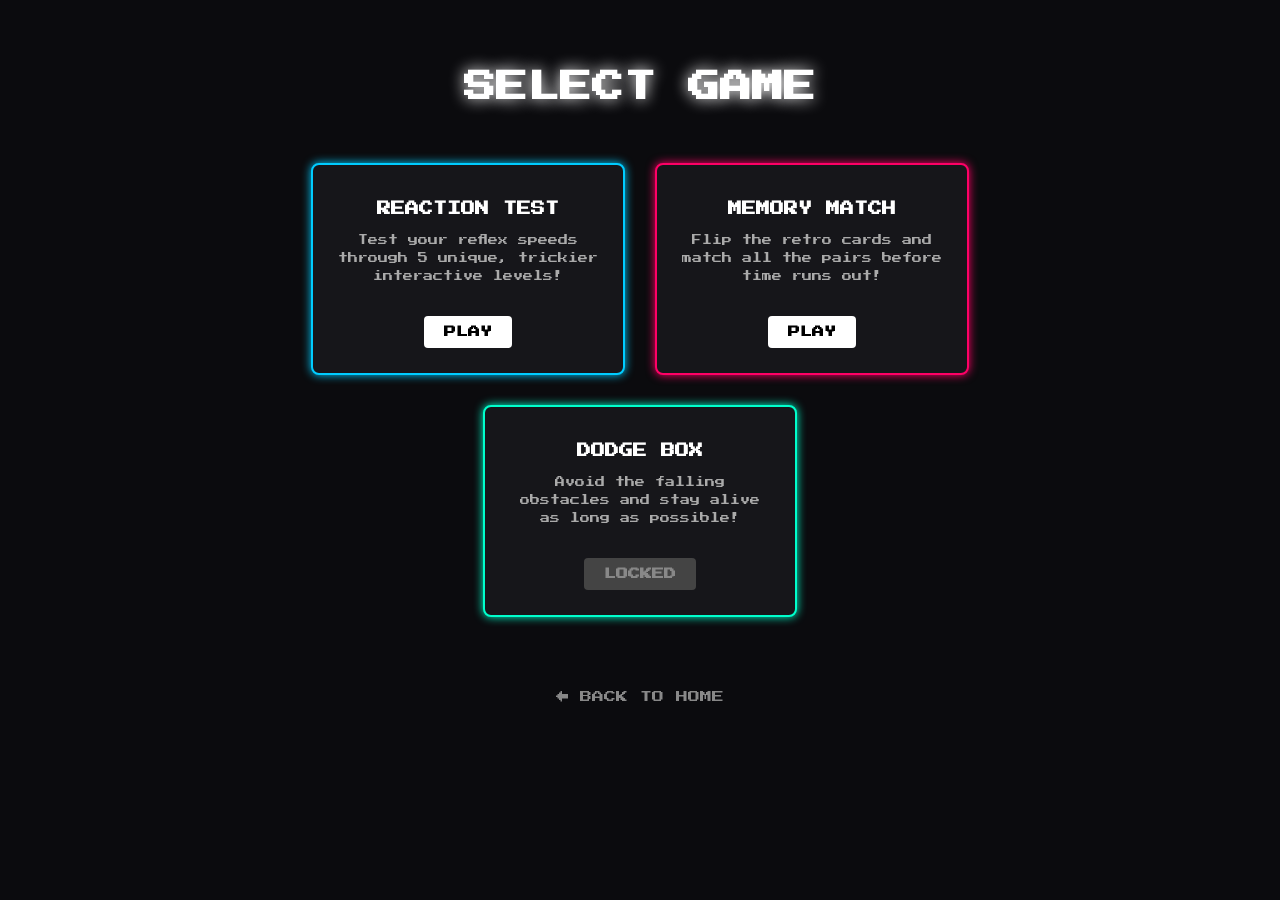
==== games.html @ 9579ab1e "Add files via upload" ====
<!DOCTYPE html>
<html lang="en">
<head>
    <meta charset="UTF-8">
    <meta name="viewport" content="width=device-width, initial-scale=1.0">
    <title>Arcade Menu - Boredom Depressant</title>
    <!-- Simple Arcade Font from Google Fonts -->
    <link href="https://fonts.googleapis.com/css2?family=Press+Start+2P&display=swap" rel="stylesheet">
    <link rel="stylesheet" href="style.css">
</head>
<body>

    <div class="menu-container">
        <h1 class="menu-title">SELECT GAME</h1>
        
        <!-- Grid wrapper for our game boxes -->
        <div class="games-grid">
            
            <!-- Game Card 1: Reaction Time -->
            <div class="game-card blue-glow">
                <h2 class="game-name">REACTION TEST</h2>
                <p class="game-desc">Test your reflex speeds through 5 unique, trickier interactive levels!</p>
                <a href="reaction.html" class="play-btn-small">PLAY</a>
            </div>

            <!-- Game Card 2: Memory Match (Now Unlocked!) -->
            <div class="game-card pink-glow">
                <h2 class="game-name">MEMORY MATCH</h2>
                <p class="game-desc">Flip the retro cards and match all the pairs before time runs out!</p>
                <a href="memory.html" class="play-btn-small">PLAY</a>
            </div>

            <!-- Game Card 3: Dodge Box -->
            <div class="game-card green-glow">
                <h2 class="game-name">DODGE BOX</h2>
                <p class="game-desc">Avoid the falling obstacles and stay alive as long as possible!</p>
                <button class="play-btn-small locked">LOCKED</button>
            </div>

        </div>

        <!-- Back Button to go home -->
        <div class="back-container">
            <a href="index.html" class="back-link">← BACK TO HOME</a>
        </div>
    </div>

</body>
</html>
---- style.css ----
/* Reset margins and set up the dark background */
body {
    background-color: #0b0b0e;
    color: white;
    font-family: 'Press Start 2P', cursive; /* Gives it that 8-bit retro look */
    text-align: center;
    margin: 0px;
    padding: 0px;
}

/* Center everything vertically and horizontally on the screen */
.main-container {
    display: flex;
    flex-direction: column;
    justify-content: center;
    align-items: center;
    height: 100vh;
}

/* Typography & Neon Glows */
.title {
    font-size: 40px;
    line-height: 60px;
    text-shadow: 0px 0px 10px #00ccff, 0px 0px 20px #00ccff; /* Blue neon glow */
}

.pink-text {
    color: #ff0066;
    text-shadow: 0px 0px 10px #ff0066, 0px 0px 20px #ff0066; /* Pink neon glow */
}

.subtitle {
    color: #888888;
    font-size: 12px;
    margin-top: 20px;
    margin-bottom: 50px;
}

/* Buttons Layout */
.button-container {
    display: flex;
    flex-direction: column;
    gap: 20px;
}

/* Standard Button Base Styles */
.btn {
    font-family: 'Press Start 2P', cursive;
    font-size: 16px;
    padding: 15px 30px;
    border: none;
    cursor: pointer;
    text-decoration: none;
    border-radius: 8px;
    transition: 0.2s; /* Makes hover effect smooth */
}

/* Play Button Color and Glow */
.play-btn {
    background-color: #00ffcc;
    color: black;
    box-shadow: 0px 0px 15px #00ffcc;
}

.play-btn:hover {
    transform: scale(1.05); /* Slightly grows when mouse hovers over it */
    box-shadow: 0px 0px 25px #00ffcc;
}

/* About Button Color and Glow */
.about-btn {
    background-color: transparent;
    color: #ff0066;
    border: 2px solid #ff0066;
    box-shadow: 0px 0px 10px #ff0066;
}

.about-btn:hover {
    background-color: rgba(255, 0, 102, 0.1);
    transform: scale(1.05);
}

/* --- ABOUT POP-UP BOX (MODAL) --- */
.modal-bg {
    position: fixed;
    top: 0px;
    left: 0px;
    width: 100%;
    height: 100%;
    background-color: rgba(0, 0, 0, 0.8);
    display: none; /* Hidden by default */
    justify-content: center;
    align-items: center;
}

.modal-content {
    background-color: #16161a;
    border: 2px solid #00ccff;
    box-shadow: 0px 0px 20px #00ccff;
    padding: 30px;
    border-radius: 10px;
    max-width: 400px;
    font-size: 11px;
    line-height: 28px;
}

.modal-content h2 {
    color: #00ccff;
    margin-bottom: 20px;
}

#close-btn {
    background-color: #ff0066;
    color: white;
    border: none;
    padding: 10px 20px;
    font-family: 'Press Start 2P', cursive;
    cursor: pointer;
    margin-top: 20px;
    border-radius: 5px;
}

/* --- GAME MENU STYLES --- */
.menu-container {
    max-width: 900px;
    margin: 0px auto;
    padding-top: 50px;
    padding-bottom: 50px;
}

.menu-title {
    font-size: 32px;
    color: #ffffff;
    text-shadow: 0px 0px 15px #ffffff;
    margin-bottom: 40px;
}

.games-grid {
    display: flex;
    justify-content: center;
    flex-wrap: wrap;
    gap: 30px;
    padding: 20px;
}

.game-card {
    background-color: #16161a;
    border-radius: 8px;
    width: 260px;
    padding: 25px;
    text-align: center;
    transition: 0.3s;
}

.blue-glow {
    border: 2px solid #00ccff;
    box-shadow: 0px 0px 10px #00ccff;
}
.blue-glow:hover {
    transform: translateY(-5px);
    box-shadow: 0px 0px 20px #00ccff;
}

.pink-glow {
    border: 2px solid #ff0066;
    box-shadow: 0px 0px 10px #ff0066;
}
.pink-glow:hover {
    transform: translateY(-5px);
    box-shadow: 0px 0px 20px #ff0066;
}

.green-glow {
    border: 2px solid #00ffcc;
    box-shadow: 0px 0px 10px #00ffcc;
}
.green-glow:hover {
    transform: translateY(-5px);
    box-shadow: 0px 0px 20px #00ffcc;
}

.game-name {
    font-size: 14px;
    margin-bottom: 15px;
    color: #ffffff;
}

.game-desc {
    font-size: 10px;
    color: #aaaaaa;
    line-height: 18px;
    margin-bottom: 25px;
    height: 60px;
}

.play-btn-small {
    display: inline-block;
    font-family: 'Press Start 2P', cursive;
    font-size: 12px;
    padding: 10px 20px;
    background-color: #ffffff;
    color: #000000;
    text-decoration: none;
    border: none;
    border-radius: 4px;
    cursor: pointer;
    font-weight: bold;
}
.play-btn-small:hover {
    background-color: #00ccff;
    color: white;
}

.locked {
    background-color: #444444;
    color: #888888;
    cursor: not-allowed;
}
.locked:hover {
    background-color: #444444;
    color: #888888;
}

.back-container {
    margin-top: 50px;
}

.back-link {
    color: #888888;
    font-size: 12px;
    text-decoration: none;
}
.back-link:hover {
    color: #ff0066;
}

/* --- REACTION GAME STYLES --- */
.game-container {
    max-width: 600px;
    margin: 0px auto;
    padding-top: 40px;
}

.game-heading {
    font-size: 24px;
    color: #00ccff;
    text-shadow: 0px 0px 10px #00ccff;
    margin-bottom: 30px;
}

.scoreboard {
    display: flex;
    justify-content: space-between;
    margin-bottom: 20px;
    padding-left: 10px;
    padding-right: 10px;
}

.score-text {
    font-size: 10px;
    color: #ffffff;
}

#click-zone {
    width: 100%;
    height: 300px;
    margin-bottom: 30px;
    display: flex;
    justify-content: center;
    align-items: center;
    border-radius: 10px;
    cursor: pointer;
    user-select: none;
}

#zone-text {
    font-size: 14px;
    pointer-events: none;
}

.start-state {
    background-color: #16161a;
    border: 3px solid #ffffff;
    box-shadow: 0px 0px 15px #ffffff;
    color: #ffffff;
}

.waiting-state {
    background-color: #ff0066;
    border: 3px solid #ff0066;
    box-shadow: 0px 0px 20px #ff0066;
    color: #ffffff;
}

.click-state {
    background-color: #00ffcc;
    border: 3px solid #00ffcc;
    box-shadow: 0px 0px 20px #00ffcc;
    color: #000000;
}

/* New Level Color States */
.blue-state {
    background-color: #00ccff;
    border: 3px solid #00ccff;
    box-shadow: 0px 0px 20px #00ccff;
    color: #000000;
}

.purple-state {
    background-color: #9933ff;
    border: 3px solid #9933ff;
    box-shadow: 0px 0px 20px #9933ff;
    color: #ffffff;
}

.yellow-state {
    background-color: #ffff00;
    border: 3px solid #ffff00;
    box-shadow: 0px 0px 20px #ffff00;
    color: #000000;
}
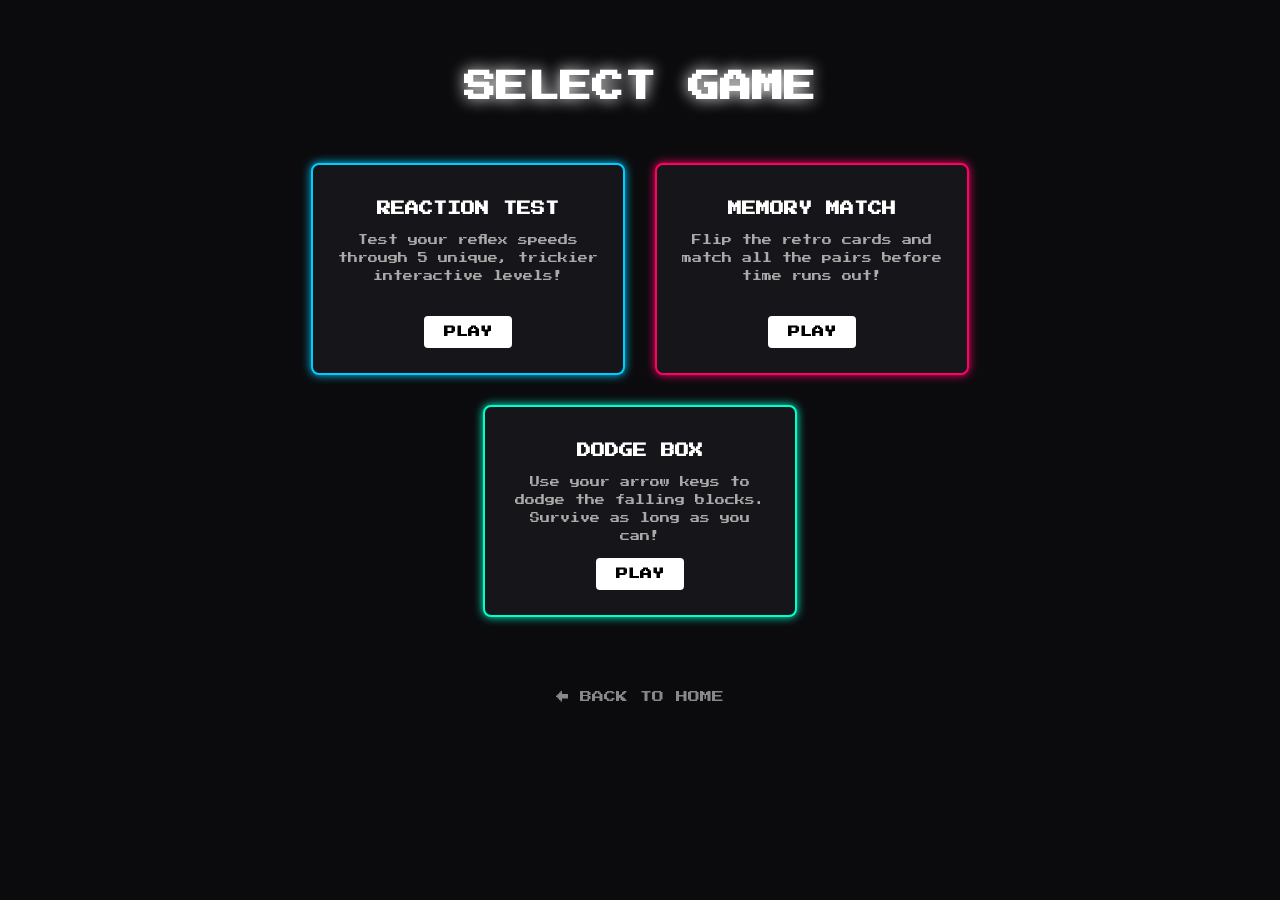
==== commit 5b569581: "Add files via upload" ====
--- a/games.html
+++ b/games.html
@@ -23,7 +23,7 @@
                 <a href="reaction.html" class="play-btn-small">PLAY</a>
             </div>
 
-            <!-- Game Card 2: Memory Match (Now Unlocked!) -->
+            <!-- Game Card 2: Memory Match -->
             <div class="game-card pink-glow">
                 <h2 class="game-name">MEMORY MATCH</h2>
                 <p class="game-desc">Flip the retro cards and match all the pairs before time runs out!</p>
@@ -33,8 +33,8 @@
             <!-- Game Card 3: Dodge Box -->
             <div class="game-card green-glow">
                 <h2 class="game-name">DODGE BOX</h2>
-                <p class="game-desc">Avoid the falling obstacles and stay alive as long as possible!</p>
-                <button class="play-btn-small locked">LOCKED</button>
+                <p class="game-desc">Use your arrow keys to dodge the falling blocks. Survive as long as you can!</p>
+                <a href="dodge.html" class="play-btn-small">PLAY</a>
             </div>
 
         </div>
--- a/style.css
+++ b/style.css
@@ -299,7 +299,7 @@
     color: #000000;
 }
 
-/* New Level Color States */
+/* Color States */
 .blue-state {
     background-color: #00ccff;
     border: 3px solid #00ccff;
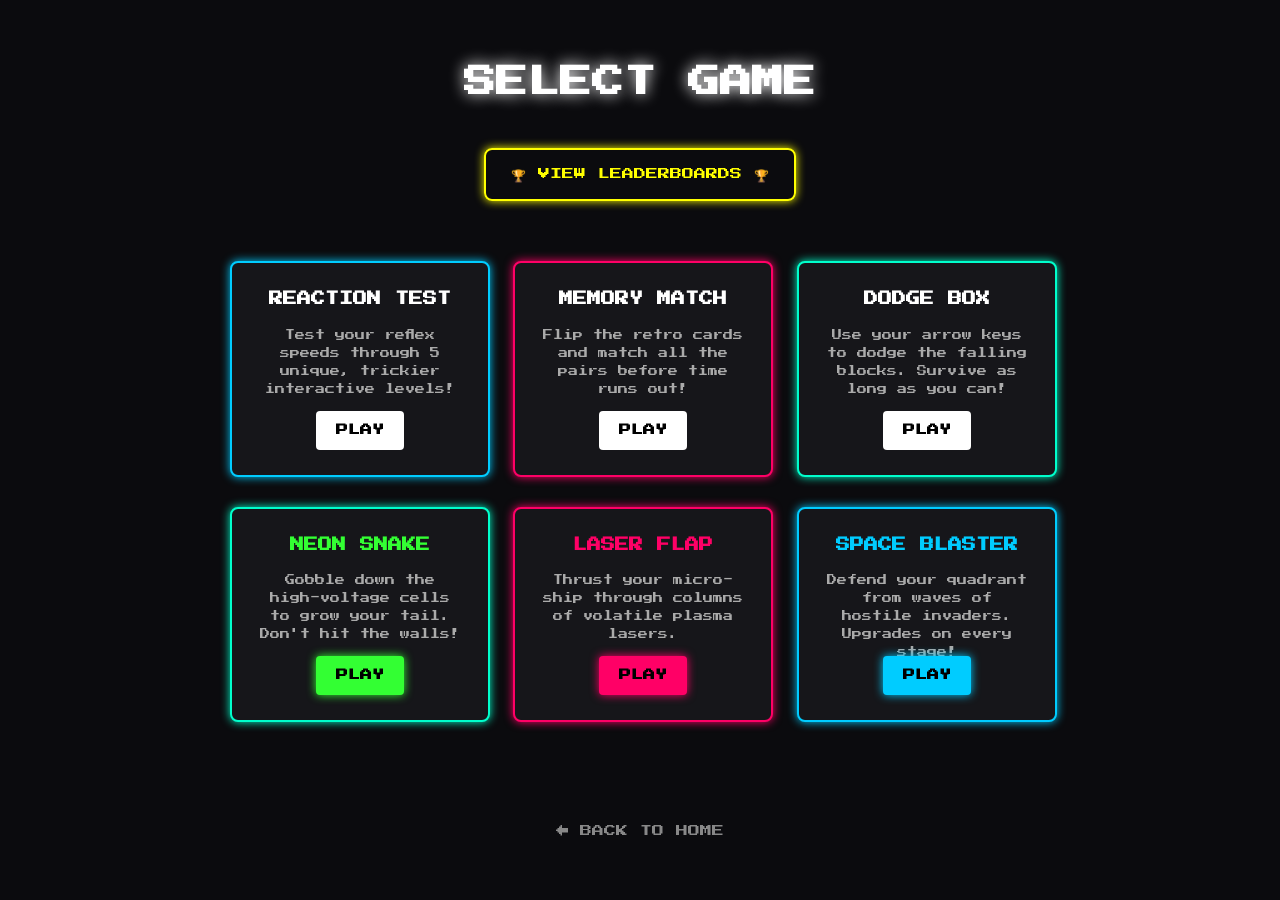
==== commit 605db5b2: "Add files via upload" ====
--- a/games.html
+++ b/games.html
@@ -4,42 +4,76 @@
     <meta charset="UTF-8">
     <meta name="viewport" content="width=device-width, initial-scale=1.0">
     <title>Arcade Menu - Boredom Depressant</title>
-    <!-- Simple Arcade Font from Google Fonts -->
     <link href="https://fonts.googleapis.com/css2?family=Press+Start+2P&display=swap" rel="stylesheet">
     <link rel="stylesheet" href="style.css">
+    <style>
+        .leaderboard-btn-container {
+            margin-bottom: 40px;
+        }
+        .leaderboard-btn {
+            background-color: transparent;
+            color: #ffff00;
+            border: 2px solid #ffff00;
+            box-shadow: 0px 0px 10px #ffff00;
+            font-size: 12px;
+            display: inline-block;
+        }
+        .leaderboard-btn:hover {
+            background-color: rgba(255, 255, 0, 0.1);
+            transform: scale(1.05);
+            box-shadow: 0px 0px 20px #ffff00;
+        }
+    </style>
 </head>
 <body>
 
     <div class="menu-container">
         <h1 class="menu-title">SELECT GAME</h1>
         
-        <!-- Grid wrapper for our game boxes -->
+        <div class="leaderboard-btn-container">
+            <a href="score.html" class="btn leaderboard-btn">🏆 VIEW LEADERBOARDS 🏆</a>
+        </div>
+        
         <div class="games-grid">
             
-            <!-- Game Card 1: Reaction Time -->
             <div class="game-card blue-glow">
                 <h2 class="game-name">REACTION TEST</h2>
                 <p class="game-desc">Test your reflex speeds through 5 unique, trickier interactive levels!</p>
                 <a href="reaction.html" class="play-btn-small">PLAY</a>
             </div>
 
-            <!-- Game Card 2: Memory Match -->
             <div class="game-card pink-glow">
                 <h2 class="game-name">MEMORY MATCH</h2>
                 <p class="game-desc">Flip the retro cards and match all the pairs before time runs out!</p>
                 <a href="memory.html" class="play-btn-small">PLAY</a>
             </div>
 
-            <!-- Game Card 3: Dodge Box -->
             <div class="game-card green-glow">
                 <h2 class="game-name">DODGE BOX</h2>
                 <p class="game-desc">Use your arrow keys to dodge the falling blocks. Survive as long as you can!</p>
                 <a href="dodge.html" class="play-btn-small">PLAY</a>
             </div>
 
+            <div class="game-card green-glow">
+                <h2 class="game-name" style="color: #33ff33;">NEON SNAKE</h2>
+                <p class="game-desc">Gobble down the high-voltage cells to grow your tail. Don't hit the walls!</p>
+                <a href="snake.html" class="play-btn-small" style="background-color: #33ff33; box-shadow: 0px 0px 10px #33ff33;">PLAY</a>
+            </div>
+
+            <div class="game-card pink-glow">
+                <h2 class="game-name" style="color: #ff0066;">LASER FLAP</h2>
+                <p class="game-desc">Thrust your micro-ship through columns of volatile plasma lasers.</p>
+                <a href="flap.html" class="play-btn-small" style="background-color: #ff0066; box-shadow: 0px 0px 10px #ff0066;">PLAY</a>
+            </div>
+
+            <div class="game-card blue-glow">
+                <h2 class="game-name" style="color: #00ccff;">SPACE BLASTER</h2>
+                <p class="game-desc">Defend your quadrant from waves of hostile invaders. Upgrades on every stage!</p>
+                <a href="blaster.html" class="play-btn-small" style="background-color: #00ccff; box-shadow: 0px 0px 10px #00ccff;">PLAY</a>
+            </div>
+
         </div>
 
-        <!-- Back Button to go home -->
         <div class="back-container">
             <a href="index.html" class="back-link">← BACK TO HOME</a>
         </div>
--- a/style.css
+++ b/style.css
@@ -319,4 +319,100 @@
     border: 3px solid #ffff00;
     box-shadow: 0px 0px 20px #ffff00;
     color: #000000;
-}+}
+
+/* Base Reset & Variables */
+* { box-sizing: border-box; margin: 0; padding: 0; }
+:root {
+    --bg-dark: #0b0b0e;
+    --bg-card: #16161a;
+    --neon-pink: #ff0066;
+    --neon-cyan: #00ffcc;
+    --neon-green: #33ff33;
+    --neon-yellow: #ffff00;
+    --neon-blue: #00ccff;
+    --text-muted: #888888;
+}
+
+body {
+    background-color: var(--bg-dark);
+    color: white;
+    font-family: 'Press Start 2P', cursive;
+    text-align: center;
+    line-height: 1.6;
+}
+
+/* Layouts */
+.main-container, .menu-container, .game-container, .scores-container {
+    max-width: 900px; margin: 0 auto; padding: 40px 20px;
+    display: flex; flex-direction: column; align-items: center; justify-content: center; min-height: 100vh;
+}
+
+/* Typography & Glows */
+h1 { font-size: 32px; margin-bottom: 20px; }
+h2 { font-size: 20px; margin-bottom: 15px; }
+.title-glow { text-shadow: 0 0 10px var(--neon-cyan), 0 0 20px var(--neon-cyan); }
+.pink-text { color: var(--neon-pink); text-shadow: 0 0 10px var(--neon-pink); }
+.subtitle { color: var(--text-muted); font-size: 12px; margin-bottom: 40px; }
+
+/* Buttons */
+.btn-group { display: flex; gap: 20px; flex-wrap: wrap; justify-content: center; }
+.btn {
+    font-family: inherit; font-size: 14px; padding: 15px 25px; border: none;
+    border-radius: 8px; cursor: pointer; text-decoration: none; text-transform: uppercase; transition: all 0.2s ease;
+}
+.btn-cyan { background-color: var(--neon-cyan); color: black; box-shadow: 0 0 15px var(--neon-cyan); }
+.btn-cyan:hover { transform: scale(1.05); box-shadow: 0 0 25px var(--neon-cyan); }
+.btn-outline { background-color: transparent; color: var(--neon-pink); border: 2px solid var(--neon-pink); box-shadow: 0 0 10px var(--neon-pink); }
+.btn-outline:hover { background-color: rgba(255, 0, 102, 0.1); transform: scale(1.05); }
+
+/* Modals */
+.modal-overlay {
+    position: fixed; top: 0; left: 0; width: 100%; height: 100%; background: rgba(0, 0, 0, 0.85);
+    display: none; justify-content: center; align-items: center; z-index: 100;
+}
+.modal-content {
+    background: var(--bg-card); border: 2px solid var(--neon-cyan); box-shadow: 0 0 20px var(--neon-cyan);
+    padding: 30px; border-radius: 10px; max-width: 450px; font-size: 12px; text-align: left;
+}
+.modal-content h2 { color: var(--neon-cyan); text-align: center; }
+.modal-content p { margin-bottom: 15px; }
+
+/* Grids */
+.games-grid { display: grid; grid-template-columns: repeat(auto-fit, minmax(250px, 1fr)); gap: 30px; width: 100%; }
+.card { background: var(--bg-card); padding: 25px; border-radius: 8px; display: flex; flex-direction: column; justify-content: space-between; transition: transform 0.3s; }
+.card:hover { transform: translateY(-5px); }
+.card-desc { font-size: 10px; color: #ccc; margin-bottom: 20px; line-height: 1.8; }
+
+/* Glow Classes for Cards */
+.glow-green { border: 2px solid var(--neon-green); box-shadow: 0 0 10px var(--neon-green); }
+.glow-pink { border: 2px solid var(--neon-pink); box-shadow: 0 0 10px var(--neon-pink); }
+.glow-cyan { border: 2px solid var(--neon-cyan); box-shadow: 0 0 10px var(--neon-cyan); }
+.glow-yellow { border: 2px solid var(--neon-yellow); box-shadow: 0 0 10px var(--neon-yellow); }
+.glow-blue { border: 2px solid var(--neon-blue); box-shadow: 0 0 10px var(--neon-blue); }
+
+/* Game Canvas Shared Styles */
+.game-ui { display: flex; justify-content: space-between; width: 100%; max-width: 400px; margin-bottom: 10px; font-size: 14px; }
+canvas { background: var(--bg-card); border-radius: 4px; display: block; margin: 0 auto; }
+.controls-hint { font-size: 10px; color: var(--text-muted); margin-top: 15px; }
+
+/* Score Tables */
+.score-table { width: 100%; font-size: 12px; text-align: left; border-collapse: collapse; }
+.score-table th { border-bottom: 1px solid #444; padding-bottom: 10px; color: var(--neon-cyan); }
+.score-table td { padding: 10px 0; border-bottom: 1px dashed #333; }
+
+/* Nav */
+.back-link { display: inline-block; margin-top: 30px; color: var(--text-muted); font-size: 12px; text-decoration: none; }
+.back-link:hover { color: var(--neon-pink); }
+
+/* --- REACTION GAME STYLES --- */
+.scoreboard { display: flex; justify-content: space-between; margin-bottom: 20px; padding-left: 10px; padding-right: 10px; width: 100%; max-width: 400px;}
+.score-text { font-size: 10px; color: #ffffff; }
+#click-zone { width: 100%; max-width: 400px; height: 300px; margin-bottom: 30px; display: flex; justify-content: center; align-items: center; border-radius: 10px; cursor: pointer; user-select: none; }
+#zone-text { font-size: 14px; pointer-events: none; }
+.start-state { background-color: #16161a; border: 3px solid #ffffff; box-shadow: 0px 0px 15px #ffffff; color: #ffffff; }
+.waiting-state { background-color: #ff0066; border: 3px solid #ff0066; box-shadow: 0px 0px 20px #ff0066; color: #ffffff; }
+.click-state { background-color: #00ffcc; border: 3px solid #00ffcc; box-shadow: 0px 0px 20px #00ffcc; color: #000000; }
+.blue-state { background-color: #00ccff; border: 3px solid #00ccff; box-shadow: 0px 0px 20px #00ccff; color: #000000; }
+.purple-state { background-color: #9933ff; border: 3px solid #9933ff; box-shadow: 0px 0px 20px #9933ff; color: #ffffff; }
+.yellow-state { background-color: #ffff00; border: 3px solid #ffff00; box-shadow: 0px 0px 20px #ffff00; color: #000000; }
